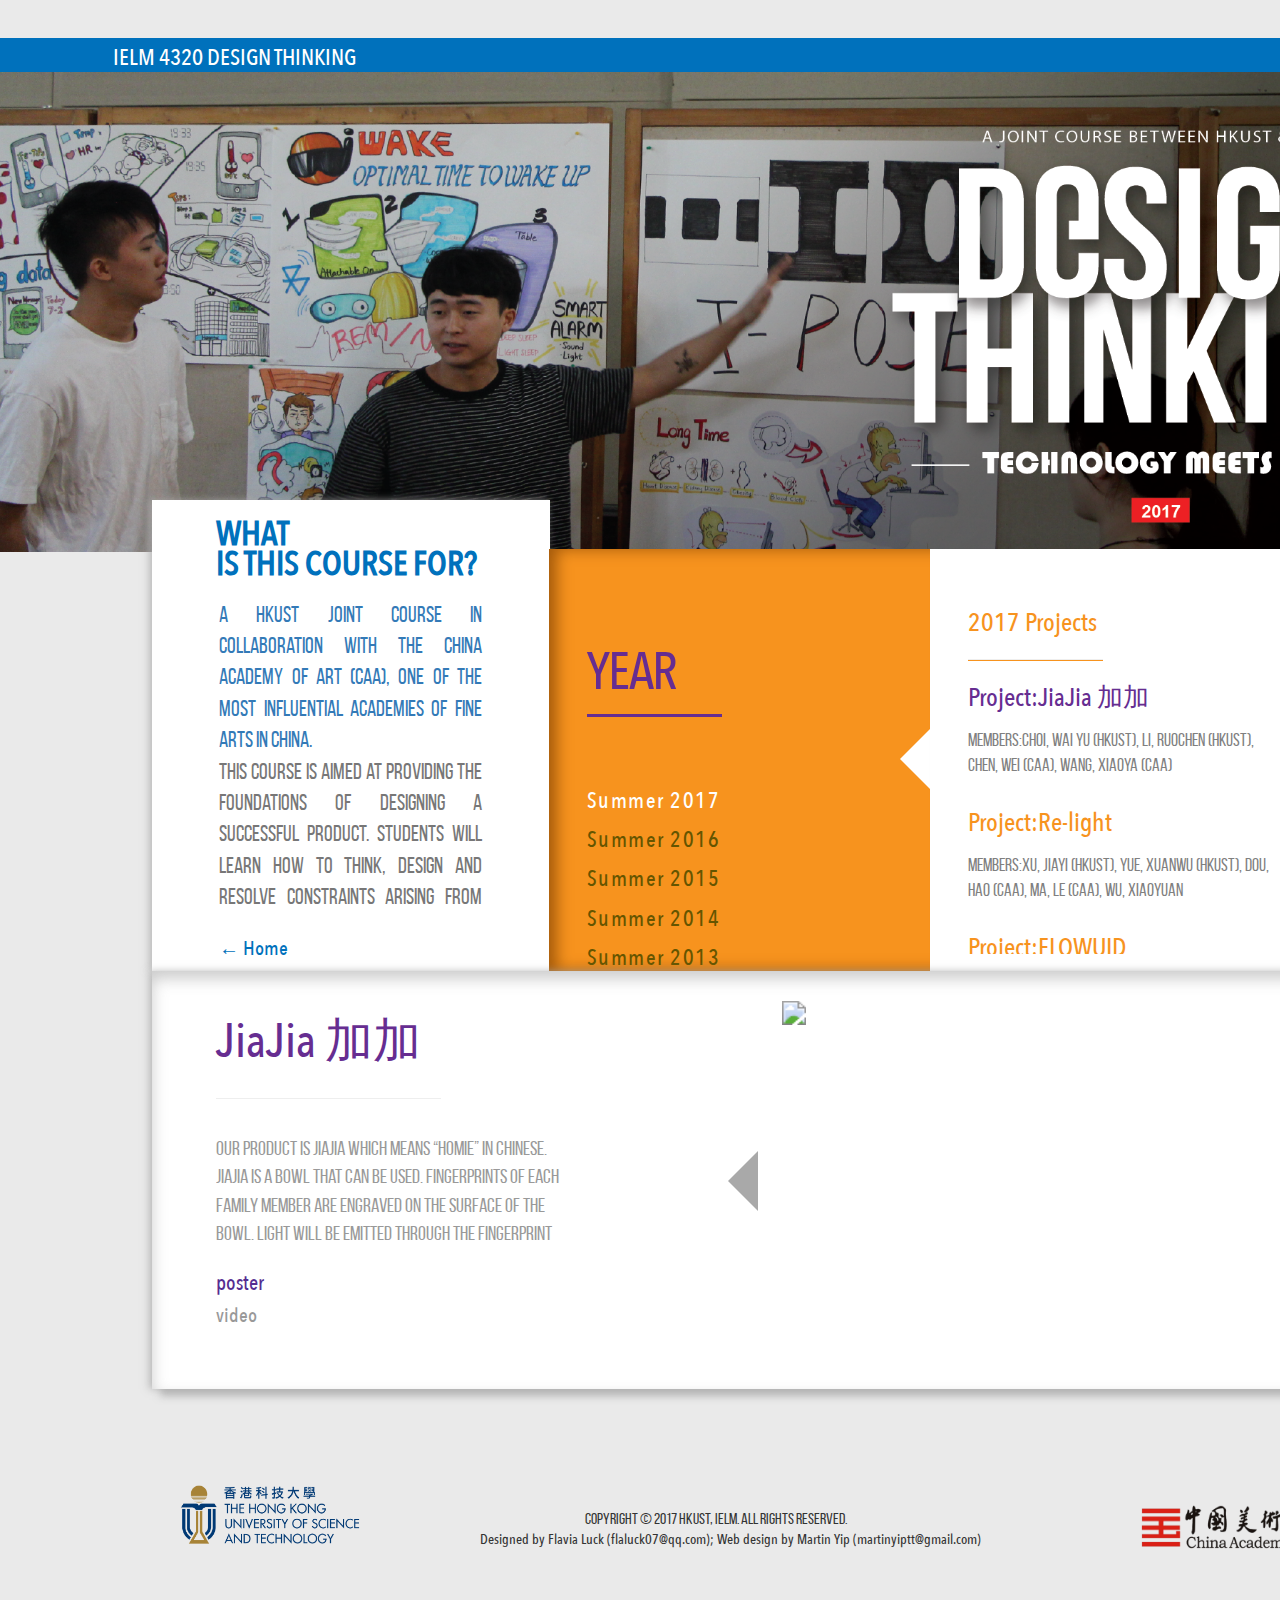
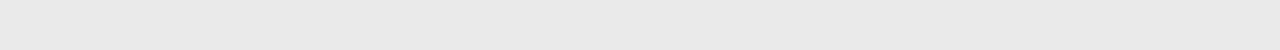
==== page2.html @ 7a2c06db "Add files via upload" ====
<!--  Web built by - Martin Yip      -->
<!--           martinyiptt@gmail.com -->
<!--  Desinged by - Flavia Luck      -->
<!--           flaluck07@qq.com      -->
<!--  Date   - Nov1, 2017            -->
<!--  Version 1.1                    -->
<!--  Date   - Aug 28, 2017          -->
<!--  Version 1.0                    -->
<!DOCTYPE html>
<html lang="en" class="text-muted">
    <head>
        <meta charset="utf-8">
        <meta http-equiv="X-UA-Compatible" content="IE=edge">
        <meta name="viewport" content="width=device-width, initial-scale=1">
        <meta name="description" content="">
        <meta name="author" content="">
        <title>Blank Template for Bootstrap</title>
        <!-- Bootstrap core CSS -->
        <link href="bootstrap/css/bootstrap.css" rel="stylesheet">
        <!-- Custom styles for this template -->
        <link href="style.css" rel="stylesheet">
        <!-- HTML5 shim and Respond.js for IE8 support of HTML5 elements and media queries -->
        <!--[if lt IE 9]>
      <script src="https://oss.maxcdn.com/html5shiv/3.7.2/html5shiv.min.js"></script>
      <script src="https://oss.maxcdn.com/respond/1.4.2/respond.min.js"></script>
    <![endif]-->
        <link rel="stylesheet" href="https://cdnjs.cloudflare.com/ajax/libs/font-awesome/4.6.3/css/font-awesome.min.css">
        <link rel="stylesheet" href="https://fonts.googleapis.com/icon?family=Material+Icons">
        <link rel="stylesheet" href="https://cdnjs.cloudflare.com/ajax/libs/materialize/0.97.5/css/materialize.min.css">
        <link rel="icon" type="image/png" href="pic/icon.png" />
        <title>IELM4320 Design Thinking</title>
        <script>
        document.title = "IELM4320 Design Thinking"
        </script>
    </head>
    <body>
        <div class="container" id="container-background">
            <p id="social-Link"><a href="index.html">IELM 4320 DESIGN THINKING</a> <i class="fa fa-facebook-square" id="icon-facebook"></i> <i class="fa fa-google-plus" id="icon-google-plus"></i> <i class="fa fa-twitter" id="icon-twitter"></i></p>
            <img src="pic/banner2018.png" id="img-background1" width="100%" />
            <div class="container" id="container-info">
                <div class="container" id="container-info2">
                    <p id="p-info-detail"><div class="text-primary">
                            <div>A HKUST joint course in collaboration with the China Academy of Art (CAA), one of the most influential academies of fine arts in China.</div>
                        </div><div class="text-muted">
                            <div>This course is aimed at providing the foundations of designing a successful product. Students will learn how to think, design and resolve constraints arising from technical, aesthetic, human factors and business concerns through hands-on exercises, presentations and case studies. This course offers a student an opportunity to work in a multi-disciplinary team.</div>
                        </div></p>
                </div>
                <p id="header-info"><b>WHAT&nbsp;   <br>IS THIS COURSE FOR?</b></p>
                <a href="index.html" id="container-info-a2" style="color:#0071bc;">← Home</a>
            </div>
            <div class="container" id="container-gallery-year">
                <div class="triangle-white" id="triangle-white2"></div>
                <h5 id="h5-gallery-year">YEAR<hr id="hr-gallery-year" /></h5>
                <div class="container" id="div-gallery-year">
                    <h6 class="p-summer-201x" id="summer2017">Summer 2017<br></h6>
                    <h6 class="p-summer-201x" id="summer2016">Summer 2016<br></h6>
                    <h6 class="p-summer-201x" id="summer2015">Summer 2015<br></h6>
                    <h6 class="p-summer-201x" id="summer2014">Summer 2014<br></h6>
                    <h6 class="p-summer-201x" id="summer2013">Summer 2013<br></h6>
                </div>
            </div>
            <div class="container pg-empty-placeholder" id="container-arrow"></div>
            <div class="container" id="container-course-projects">
                <h5 id="project-year">2017 Projects</h5>
                <hr id="hr-course-projects-sub" />
                <div class="container" id="div-course-projects">
                    <h6 class="project-name" id="project0-name">Project:</h6>
                    <p class="project-member" id="project0-member">Members:&nbsp;</p>
                    <h6 class="project-name" id="project1-name">Project:&nbsp;</h6>
                    <p class="project-member" id="project1-member">Members:</p>
                    <h6 class="project-name" id="project2-name">Project:&nbsp;</h6>
                    <p class="project-member" id="project2-member">Members:</p>
                    <h6 class="project-name" id="project3-name">Project:&nbsp;</h6>
                    <p class="project-member" id="project3-member">Members:</p>
                    <h6 class="project-name" id="project4-name">Project:&nbsp;</h6>
                    <p class="project-member" id="project4-member">Members:</p>
                    <h6 class="project-name" id="project5-name">Project:&nbsp;</h6>
                    <p class="project-member" id="project5-member">Members:</p>
                    <h6 class="project-name" id="project6-name">Project:&nbsp;</h6>
                    <p class="project-member" id="project6-member">Members:</p>
                    <h6 class="project-name" id="project7-name">Project:&nbsp;</h6>
                    <p class="project-member" id="project7-member">Members:</p>
                    <h6 class="project-name" id="project8-name">Project:&nbsp;</h6>
                    <p class="project-member" id="project8-member">Members:</p>
                    <h6 class="project-name" id="project9-name">Project:&nbsp;</h6>
                    <p class="project-member" id="project9-member">Members:</p>
                </div>
            </div>
            <div class="container bg-success" id="container-project-detail">
                <h5 id="project-detail-name">FLOWUID</h5>
                <hr id="hr-project-detail" />
                <p id="project-detail-text"><mark-mistyrose>THIS DEVICE AIMS TO HELP OFFICE WORKERS IN THEIR DAILY ROUTINE WHILE&nbsp;
                        <br>
                    </mark-mistyrose></p>
                <a href="poster/2017/F.pdf" id="a-poster-href" target="_blank"><p id="p-poster-href">poster</p></a>
                <p id="project-video-link">video</p>
                <img src="pic/2017/F.JPG" width="200" id="project-detail-img" />
                <div class="triangle-gray" id="triangle-gray1"></div>
                <div class="triangle-gray" id="triangle-gray2"></div>
            </div>
            <div class="container" id="container-project-video">
                <p id="projects-link">projects →</p>
                <h5 id="video-year">Summer 2017</h5>
                <hr id="hr-project-video">
                <h4 id="project-video-name">FLOWUID</h4>
                <p id="project-video-members">Members: QAIO LIN, LIMIN, DEREK, RON</p>
                <i class="fa fa-close fa-2x" id="close-button"></i>
                <iframe id="iframe-project-video" src="https://www.youtube.com/embed/_USYhBOglNQ" frameborder="0" allowfullscreen=""></iframe>
            </div>
            <img src="pic/HKUST_Logo.png" id="img-ust-logo" />
            <img src="pic/China_Academy_of_Art_logo.png" id="img-caa-logo" />
            <p id="p-copy-right">Copyright © 2017 HKUST, IELM. All RIGHTS RESERVED.</p>
            <p id="p-designers">Designed by Flavia Luck (flaluck07@qq.com);  Web design by Martin Yip (martinyiptt@gmail.com)</p>
        </div>
        <!-- Bootstrap core JavaScript
    ================================================== -->
        <!-- Placed at the end of the document so the pages load faster -->
        <script src="assets/js/jquery.min.js"></script>
        <script src="bootstrap/js/bootstrap.min.js"></script>
        <!-- IE10 viewport hack for Surface/desktop Windows 8 bug -->
        <script src="assets/js/ie10-viewport-bug-workaround.js"></script>
        <script type="text/javascript" src="https://cdnjs.cloudflare.com/ajax/libs/materialize/0.97.5/js/materialize.min.js"></script>
        <script src="main.js"></script>
    </body>
</html>
---- style.css ----
/*  Web built by - Martin Yip      */
/*           martinyiptt@gmail.com */
/*  Desinged by - Flavia Luck      */
/*           flaluck07@qq.com      */
/*  Date   - April 4, 2018         */
/*  Version 1.3                    */
/*  Date   - Aug 28, 2017          */
/*  Version 1.0                    */
body {
   margin: 0 auto;
   background-color: #ffffff;
   zoom:150%;
   
}

@font-face {
	font-family: "Avenir Next Condensed";
	src: url('fonts/AvenirNextCondensed-Medium.ttf');
}

@font-face {
	font-family: "Bebas Neue";
	src: url('fonts/bebas-neue-regular.ttf');
	font-weight: normal;
}

@font-face {
	font-family: "Bebas Neue";
	src: url('fonts/bebas-neue-bold.ttf');
	font-weight: bold;
}



.triangle-white {
  
  border-top-width: 20px;
  border-top-style: solid;
  border-top-color: transparent;

  border-bottom-width: 20px;
  border-bottom-style: solid;
  border-bottom-color: transparent;
  
  border-right-width: 20px;  
  border-right-style: solid;
  border-right-color: white;width: 20px;height: 20px;margin-top: 20px;position: absolute;top: 30px;
}

#triangle-white1{
  right: 10px;
  top: 100px
}
#triangle-white2 {
  right: 22px;
  top: 100px
}
.triangle-gray {
  
  border-top-width: 20px;
  border-top-style: solid;
  border-top-color: transparent;

  border-bottom-width: 20px;
  border-bottom-style: solid;
  border-bottom-color: transparent;
  
  border-right-width: 20px;  
  border-right-style: solid;
  border-right-color: #A9A9A9;width: 20px;height: 20px;margin-top: 20px;position: absolute;top: 30px;
}

#triangle-gray1{
  left: 384px;
  top: 100px
}
#triangle-gray2{
  left: 760px;
  top: 100px;
  transform: scaleX(-1)
}
#container-background{
  height: 100%;
  min-height: 1100px;
  max-height: 100%;
  margin: 0 auto;
  position: relative;
  width: 980px;
  margin-top: 0px;
  background-color: #eaeaea;
  box-shadow: 0px 6px 20px 0 rgba(0, 0, 0, 0.30);
}
#container-background a{
  color: white;
  font-family: "Avenir Next Condensed";
  font-weight: 500;
  padding-top: 5px;
}
#social-Link {
  background: #0071bc;
	height: 23px;
	color: white;
	padding-left: 75px;
	font-style: normal;
	font-size: 15px;
	line-height: 1px;
	padding-top: 5px;
	margin: 25px 0px 0px;
	left: 0px;
	right: 0px;
	position: absolute;
	width: 100%
}
#social-Link a {
  position: absolute;
  padding-top: 8px;
}
#img-background1{
  position: absolute;
left: 0px;
right: 0px;
top: 48px;
height: 320px
}
#icon-twitter{
position: absolute;
right: 75px
}
#icon-facebook{
  right: 50px;
position: absolute
}
#icon-google-plus{
  position: absolute;
right: 18px
}
#container-info{
  background-color: #ffffff;
width: 265.4px;
height: 314px;
position: absolute;
left: 101px;
top: 333px;
margin-top: 0px;
margin-left: 0px;
box-shadow: -2px 0px 5px rgba(170, 170, 170, 0.75)
}
#container-info a{
  color: #999999;
}
#container-info-a {
  top: 285px;
  left: 175px;
  position: absolute;
  font-size: 10pt;
  font-family: "Avenir Next Condensed";
  font-weight: 400;
  color: #888800;
}
#container-info-a2 {
  top: 285px;
  left: 45px;
  position: absolute;
  font-size: 10pt;
  font-family: "Avenir Next Condensed";
  font-weight: 400;
  color: #0071bc;
}
#container-info2{
  top: 66px;
  position: absolute;
  width: 205px;
  height: 206px;
  left: 28px;
  right: 28px;
  text-align: justify;
  overflow: auto;
  font-family: 'Bebas Neue', sans-serif;
  font-weight: normal;
  font-size: 11pt;
 
}
#header-info{
  position: absolute;
  color: #0071BC;
  width: 209px;
  height: 41pt;
  border-left-style: none;
  font-family: "Avenir Next Condensed";
  font-weight: bold;
  font-size: 17pt;
  top: 13px;
  margin-left: 28px;
  margin-right: 40px;
  line-height: 20px;
}
#p-info-detail{
  overflow: auto;
  left: 0px;
  position: absolute;
}
.p-summer-201x{
  font-family: "Avenir Next Condensed";
  font-weight: 500;
  font-size: 11pt;
  cursor:pointer;
  letter-spacing: 1px;
  color: #B3B3B3;
}
.hr-summer-201x{
  margin-top: 10px;
  margin-bottom: 10px;
  width: 102px;
  margin-left: 0px
}

#container-video-detail{
  width: 264px;
  height: 278px;
  left: 366px;
  top: 647px;
  position: absolute;
  background-color: #FFFFFF; 
  box-shadow: 0px 5px 5px rgba(170, 170, 170, 0.75)
}
#container-video-detail h6{
  top: 25px;
  left: 25px;
  position: absolute;
  font-family: "Avenir Next Condensed";
  font-weight: bold;
  font-size: 15pt;
  color: #999999;
}
#container-video-detail h4{
  top: 50px;
  left: 25px;
  font-family: "Avenir Next Condensed";
  font-weight: 500;
  position: absolute;
  width: 160px;
  font-size: 30pt;
  line-height: 35px;
  color: #337ab7;
}
#container-video-detail hr{
 top: 170px;
 position: absolute;
 width: 100px;
 left: 25px;
 height: 2px;
 border-color: #999999;

}
#container-video-detail p{
 top: 205px;
 left: 25px;
 margin-right: 80px;
 position: absolute;
 font-family: "Avenir Next Condensed";
 font-weight: 300;
 font-size: 8pt;
}

#hr-gallery{
	border-color: #662d91;
	margin-top: 20px;
	width: 90px;
	margin-left: 0px;
	background-color: #662d91;
	height: 1px;
	border-style: solid;
	}
#p-gallery{
  position: absolute;
  top: 180px;
  margin-right: 60px;
  font-family: 'Bebas Neue', sans-serif;
  font-weight: 500;
  color: #662d91;
  font-size: 9pt;
  left: 20px;
  line-height: 15px;
  letter-spacing: 1px;
  width: 160px;


}
#container-youtube{
  width: 265px;
  height: 278px;
  top: 647px;
  left: 101px;
  position: absolute;
  box-shadow: -2px 5px 5px rgba(170, 170, 170, 0.75)
}
#container-youtube iframe{
  position: absolute;
  width: 265px;
  height: 278px;
  top: 0px;
  left: 0px;
}
#container-courses{
  position: absolute; 
  width: 264px;
  height: 279px;
  left: 366px;
  top: 368px;
  box-shadow: inset 5px -5px 10px rgba(16, 38, 60, 0.5);
  background-color: #007dd1;
}
#header-course{
  position: absolute;
  width: 106px;
  height: 25px;
  left: 23px;
  top: 11px;
  font-size: 20pt;
  font-family: "Avenir Next Condensed";
  font-weight: bold;
  letter-spacing: 1px;
}
#container-course-year{
  position: absolute;
  width: 200px;
  height: 200px;
  top: 70px;
  left: 25px;
  overflow: auto;
  padding-left: 0px
}
#container-register{
  position: absolute;
  width: 150px;
  height: 40px;
  left: 700px;
  top: 320px;
  cursor:pointer;
}
#container-course-detail{
  position: absolute;
  width: 276px;
  height: 279px;
  left: 620px;
  top: 368px;
  background-color: #FFFFFF;
  align-items: flex-start;
   box-shadow: 5px 5px 5px rgba(170, 170, 170, 0.75);
   font-family: "Avenir Next Condensed";
  
}
#h5-course-date{
  position: relative;
  margin-bottom: 10px;
  display: grid;
  top: 10px;
  font-size: 20pt;
  font-family: "Avenir Next Condensed";
  font-weight: bold;
  color: #007DD1;
}
#p-course-length{
  font-family: "Avenir Next Condensed";
  font-weight: 500;
  font-size: 11px;

 
}
#hr-course-detail{
  position: relative;
  height: 3px;
  width: 145px;
  margin-top: 30px;
  margin-left: 0px;
  margin-bottom: 0px;
  
}

#h5-course-description{
  position: relative;
  font-size: 11pt;
  position: absolute;
  margin-top: 5px;
  top: 75px;
  font-family: "Avenir Next Condensed";
  font-weight: 500;
  color: #007DD1;
}
#container-course-detail p{
  position: absolute;
  font-family: "Avenir Next Condensed";
  color: #4c4c4c;
  display: table;
}
#p-course-detail0{
  font-size: 8pt;
  top: 105px;
  font-weight: 500;
  
}
#p-course-detail1{
  font-size: 8pt;
  top: 105px;
  left: 110px;
  font-weight: 300;
}
#p-course-detail2{
  font-size: 8pt;
  top: 120px;
  margin-top: 5px;
  font-weight: 500;
}
#p-course-detail3{
  font-size: 8pt;
  top: 120px;
  left: 110px;
  margin-top: 5px;
  font-weight: 300;
}
#p-course-detail4{
  font-size: 8pt;
  top: 135px;
  margin-top: 10px;
  font-weight: 500;
}
#p-course-detail5{
  font-size: 8pt;
  top: 135px;
  left: 110px;
  margin-top: 10px;
  font-weight: 300;
}
#p-course-detail6{
  font-size: 8pt;
  top: 150px;
  margin-top: 13px;
  font-weight: 500;
}
#p-course-detail7{
  font-size: 8pt;
  top: 150px;
  left: 110px;
  margin-top: 13px;
  font-weight: 300;
}
#p-course-detail8{
  font-size: 8pt;
  top: 165px;
  margin-top: 14px;
  font-weight: 500;
}
#p-course-detail9{
  font-size: 8pt;
  top: 165px;
  left: 110px;
  margin-top: 14px;
  font-weight: 300;
}
#p-course-detail10{
  font-size: 8pt;
  top: 165px;
  left: 110px;
  margin-top: 26px;
  font-weight: 300;
}
#p-course-detail11{
  font-size: 8pt;
  top: 190px;
  margin-top: 16px;
  font-weight: 500;
}
#p-course-detail12{
  font-size: 8pt;
  top: 190px;
  margin-top: 17px;
  left: 110px;
  font-weight: 300;
}
#p-course-detail12-I{
  font-size: 8pt;
  top: 190px;
  margin-top: 13px;
  left: 110px;
  font-weight: 300;
}
#p-course-detail13{
  font-size: 8pt;
  top: 215px;
  margin-top: 10px;
  font-weight: 500;
}
#p-course-detail14{
  font-size: 8pt;
  top: 215px;
  margin-top: 10px;
  left: 110px;
  font-weight: 300;
}
#p-course-detail14-I{
  font-size: 8pt;
  top: 205px;
  margin-top: 10px;
  left: 110px;
  font-weight: 300;
}
#p-course-detail15{
  font-size: 6.5pt;
  top: 217px;
  margin-top: 23px;
  left: 110px;
  font-weight: bold;
}
#p-course-detail15-I{
  font-size: 8pt;
  top: 205px;
  margin-top: 23px;
  left: 110px;
  font-weight: 300;
}
#p-course-detail15-II{
  font-size: 8pt;
  top: 218px;
  margin-top: 23px;
  left: 110px;
  font-weight: 300;
}
#p-course-detail16{
  font-size: 8pt;
  top: 234px;
  margin-top: 23px;
  font-weight: 500;
}
#p-course-detail17{
  font-size: 8pt;
  top: 234px;
  margin-top: 23px;
  left: 110px;
  font-weight: 300;
}
#container-project-detail{
width: 795px;
height: 279px;
left: 101px;
top: 647px;
position: absolute;
background: white;
box-shadow: inset 0px 5px 10px rgba(136, 136, 136, 0.44), 5px 5px 5px rgba(170, 170, 170, 0.75), -2px 0px 5px rgba(170, 170, 170, 0.75);
}#container-project-video{  
  width: 816px;
  height: 600px;
  top: 330px;
  left: 95px;
  position: absolute;
  background-color: rgba(255, 255, 255, 0.92);
  visibility: hidden;
}
#container-gallery{
  width: 276px;
  height: 279px;
  left: 620px;
  top: 647px;
  position: absolute;
  background-color: #F7931E;
  box-shadow: 5px 5px 5px rgba(170, 170, 170, 0.75), inset 5px 5px 10px rgba(117, 59, 0, 0.65);
 
}

#container-gallery h5{
  left: 20px;
  top: 50px;
  position: absolute;
  font-family: "Avenir Next Condensed";
  font-weight: 500;
  font-size: 32pt;
  color: #662d91;
  line-height: 45px;
  letter-spacing: -1px;
}
#div-gallery0{
  margin-top: 10px;
  letter-spacing: 0px;
  font-size: 32pt;
}

#img-ust-logo{
  width: 120px;
  height: 40px;
  left: 120px;
  top: 990px;
  position: absolute;
}
#img-caa-logo{
  width: 140px;
  height: 37px;
  left: 755px;
  top: 1000px;
  position: absolute;
}
#p-copy-right{
  width: 300px;
  height: 15px;
  left: 390px;
  top: 1005px;
  position: absolute;
  font-family: 'Bebas Neue', sans-serif;
  font-weight: 400;
  font-size: 8pt;
}
#p-designers{
  width: 500px;
  height: 15px;
  left: 320px;
  top: 1020px;
  position: absolute;
  font-family: 'Avenir Next Condensed';
  font-weight: 400;
  font-size: 7pt;


}

#container-gallery-year{
  width: 276px;
  height: 281px;
  left: 366px;
  top: 366px;
  position: absolute;
  background-color: #F7931E;
  box-shadow: inset 5px 0px 10px rgba(117, 59, 0, 0.65);
}
#h6-gallery-year{
   font-size: 16pt;
  font-family: "Avenir Next Condensed";
  font-weight: bold;
  left: 25px;
  top: 25px;
  position: absolute;
  color: #988832;
  opacity: 0.8;
}
#h5-gallery-year{
  left: 25px;
  top: 50px;
  position: absolute;
  font-family: "Avenir Next Condensed";
  font-weight: 500;
  font-size: 26pt;
  color: #662d91;
  line-height: 45px;
  letter-spacing: -1px;
}
#div-allery-year0{
  margin-top: -15px;
}
#hr-allery-year0{
  margin-top: 5px;
  width: 90px;
  margin-left: 0px;
  color: #662d91;
  background-color: #662d91;
  height: 1px;
  border-style: solid
}
#container-gallery-year1{
  top: 150px;
  position: absolute;
  left: 25px;
  overflow: auto;
  font-family: "Avenir Next Condensed";
  font-weight: 500;
  color: #655500;
  font-size: 17pt;
  padding-left: 0px;
}
#hr-gallery-year{
  border-color: #662d91;
  margin-top: 5px;
  width: 90px;
  margin-left: 0px;
  color: #662d91;
  background-color: #662d91;
  height: 1px;
  border-style: solid;
}
#div-gallery-year{
  top: 150px;
  position: absolute;
  left: 25px;
  overflow: auto;
  font-family: "Avenir Next Condensed";
  font-weight: 500;
  color: #655500;
  font-size: 17pt;
  padding-left: 0px;
}
#container-course-projects{
  width: 276px;
  height: 281px;
  left: 620px;
  top: 366px;
  position: absolute;
  background-color: #FFFFFF;
  align-items: flex-start; 
  box-shadow: 5px 5px 5px rgba(170, 170, 170, 0.75);
}
#container-course-projects h5{
  font-family: "Avenir Next Condensed";
  font-weight: 500;
  font-size: 13pt;
  color: #f7931e;
  top: 30px;
  position: absolute;
  left: 25px;
}
#hr-course-projects-sub{
  width: 90px;
  margin-left: 0px;
  color: #f7931e;
  background-color: #f7931e;
  height: 1px;
  border-style: solid;
  top: 53px;
  position: absolute;
  left: 25px;
}
#div-course-projects{
  top: 80px;
  position: absolute;
  left: 25px;
  overflow: auto;
   font-family: "Avenir Next Condensed";
  font-weight: 500;
  color: #f7931e;
  font-size: 13pt;
  padding-left: 0px;
  width: 220px;
  height: 190px;
}
.project-name{
  font-size: 13pt;
  cursor:pointer;
}
.project-member{
  color: #808080;
  font-family: 'Bebas Neue', sans-serif;
  font-weight: 400;
  font-size: 9pt;
  margin-top: 5pt;
  margin-bottom: 15pt;
  overflow: auto;
}
#project-detail-name{
  font-family: "Avenir Next Condensed";
  font-weight: 500;
  font-size: 24pt;
  width: 300px;
  color: #662d91;
  margin-top: 30px;
  margin-left: 28px; 
}
#hr-project-detail{
  width: 150px;
  margin-left: 28px;
  height: 3px;
}
#project-detail-text{
  width: 230px;
  margin-left: 28px;
  font-family: 'Bebas Neue', sans-serif;
  font-weight: 400;
  font-size: 10pt;
  color: #999999;
  overflow: auto;
  height: 80px;
}
#p-poster-href{
  width: 50px;
  margin-bottom: 2px;
  margin-left: 28px;
  margin-top: 10px;
  color: #552d91;
  font-family: "Avenir Next Condensed";
  font-weight: 500;
}
#project-video-link{
  margin-left: 28px;
  width: 50px; 
  color: #999999;
  cursor:pointer;
  font-family: "Avenir Next Condensed";
  font-weight: 500;
  font-size: 10pt;

}
#project-detail-img{
  left: 420px;
  position: absolute;
  top: 20px;
  width: 325px;
}
#projects-link{
  top: 150px;
  position: absolute;
  right: 50px; 
  font-family: "Avenir Next Condensed";
  font-weight: 500;
  font-size: 11pt;
  color: #662d91;
  cursor:pointer;
}
#video-year{
  width: 250px;
  top: 30px;
  left: 50px;
  position: absolute;
  color: #f7931e;
  font-family: 'Bebas Neue', sans-serif;
  font-weight: 400;
  font-size: 16pt;
}
#hr-project-video{
  top: 50px;
  left: 50px;
  position: absolute;
  width: 200px;
  height: 1px;
  background-color: #f7931e;
}
#project-video-name{
  top: 70px;
  position: absolute;
  left: 50px;
  color: #662d91;
  font-family: 'Bebas Neue', sans-serif;
  font-weight: 400;
  font-size: 24pt;
}
#project-video-members{
  width: 300px;
  top: 130px;
  position: absolute;
  font-family: 'Bebas Neue', sans-serif;
  font-weight: 400;
  color:#999999;
  left: 50px;
  font-size: 10pt;
}
#close-button{
  top: 10px;
  position: absolute;
  right: 20px; 
  cursor:pointer;
}
#iframe-project-video{
  left: 52px;
  top: 190px;
  position: absolute;
  width: 715px;
  height: 372px;
}
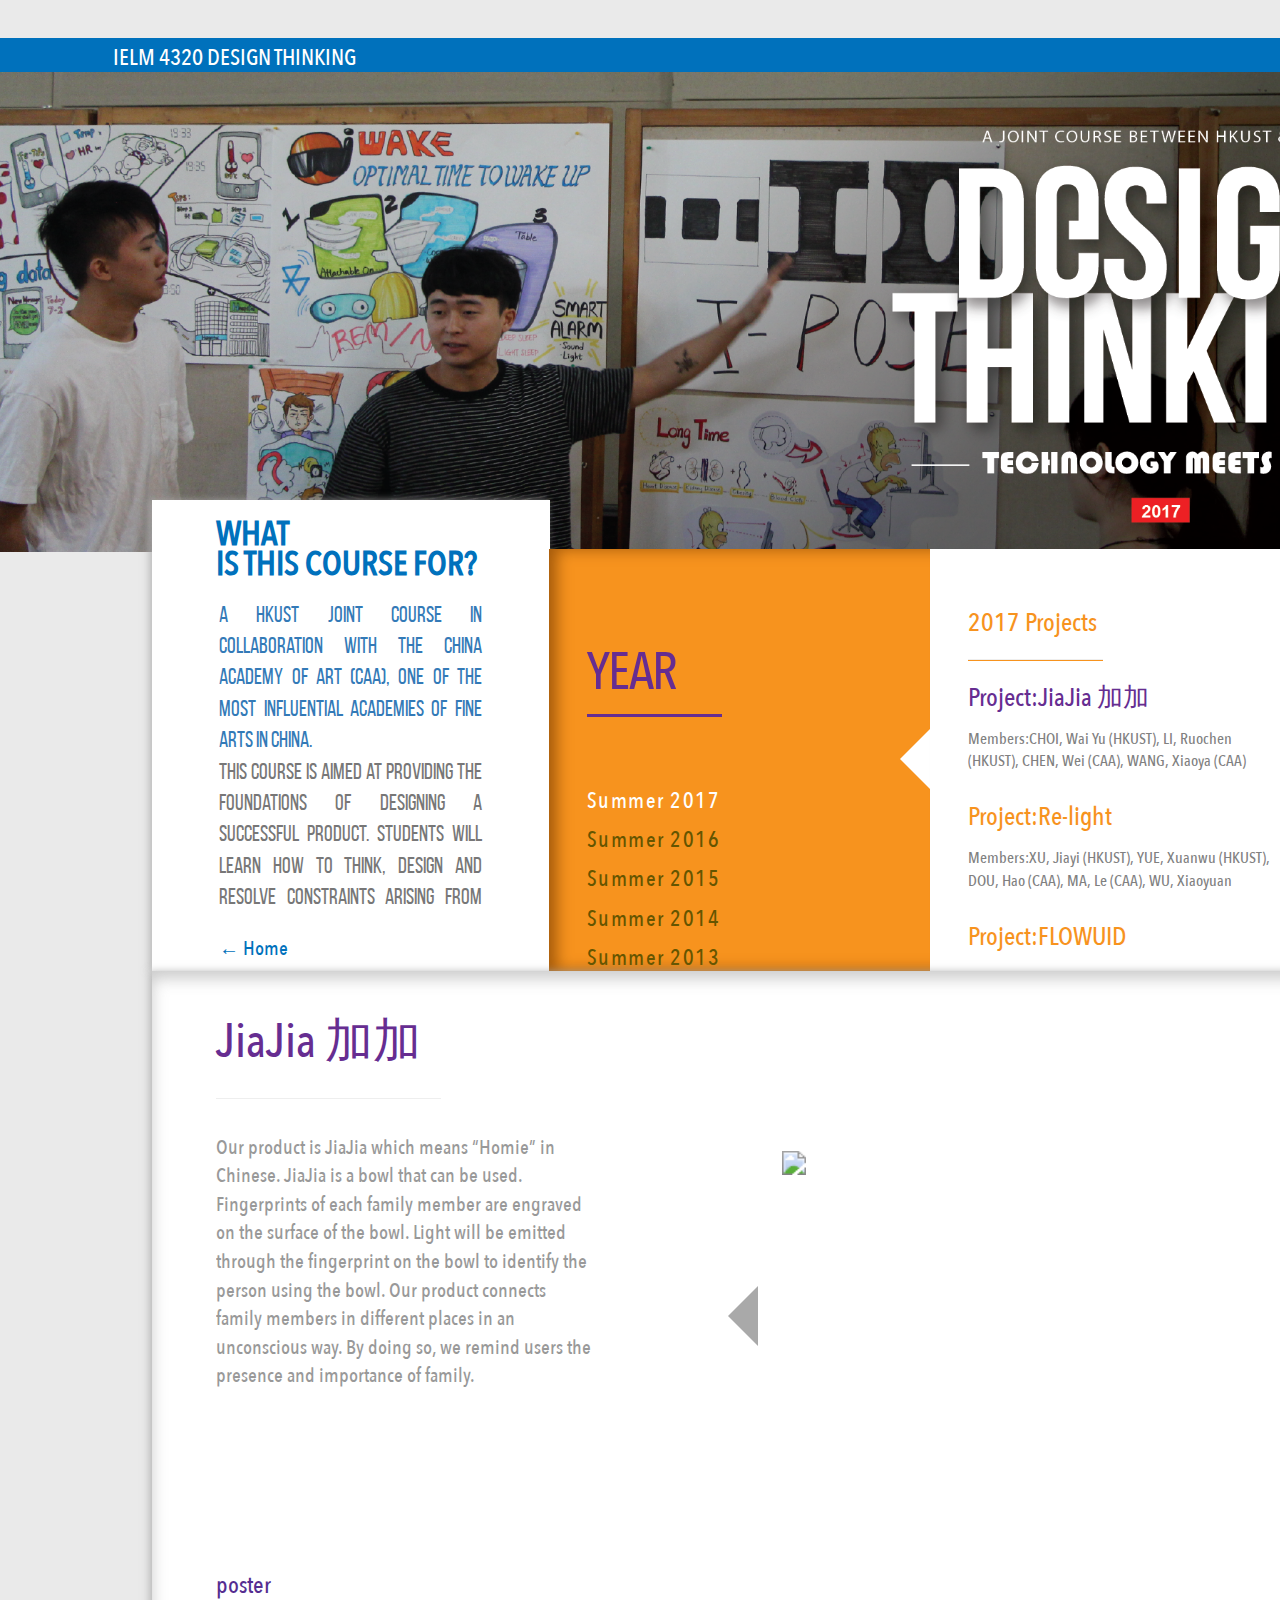
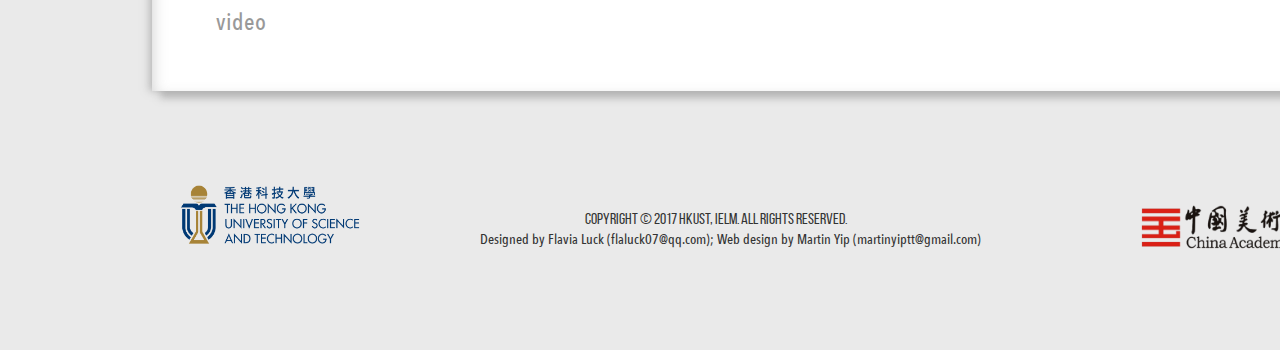
==== commit dc6dcaac: "Add files via upload" ====
--- a/page2.html
+++ b/page2.html
@@ -34,7 +34,7 @@
         </script>
     </head>
     <body>
-        <div class="container" id="container-background">
+        <div class="container" id="container-background-page2">
             <p id="social-Link"><a href="index.html">IELM 4320 DESIGN THINKING</a> <i class="fa fa-facebook-square" id="icon-facebook"></i> <i class="fa fa-google-plus" id="icon-google-plus"></i> <i class="fa fa-twitter" id="icon-twitter"></i></p>
             <img src="pic/banner2018.png" id="img-background1" width="100%" />
             <div class="container" id="container-info">
@@ -107,10 +107,10 @@
                 <i class="fa fa-close fa-2x" id="close-button"></i>
                 <iframe id="iframe-project-video" src="https://www.youtube.com/embed/_USYhBOglNQ" frameborder="0" allowfullscreen=""></iframe>
             </div>
-            <img src="pic/HKUST_Logo.png" id="img-ust-logo" />
-            <img src="pic/China_Academy_of_Art_logo.png" id="img-caa-logo" />
-            <p id="p-copy-right">Copyright © 2017 HKUST, IELM. All RIGHTS RESERVED.</p>
-            <p id="p-designers">Designed by Flavia Luck (flaluck07@qq.com);  Web design by Martin Yip (martinyiptt@gmail.com)</p>
+            <img src="pic/HKUST_Logo.png" id="img-ust-logo-page2" />
+            <img src="pic/China_Academy_of_Art_logo.png" id="img-caa-logo-page2" />
+            <p id="p-copy-right-page2">Copyright © 2017 HKUST, IELM. All RIGHTS RESERVED.</p>
+            <p id="p-designers-page2">Designed by Flavia Luck (flaluck07@qq.com);  Web design by Martin Yip (martinyiptt@gmail.com)</p>
         </div>
         <!-- Bootstrap core JavaScript
     ================================================== -->
--- a/style.css
+++ b/style.css
@@ -72,11 +72,11 @@
 
 #triangle-gray1{
   left: 384px;
-  top: 100px
+  top: 190px
 }
 #triangle-gray2{
   left: 760px;
-  top: 100px;
+  top: 190px;
   transform: scaleX(-1)
 }
 #container-background{
@@ -90,7 +90,24 @@
   background-color: #eaeaea;
   box-shadow: 0px 6px 20px 0 rgba(0, 0, 0, 0.30);
 }
+#container-background-page2{
+  height: 100%;
+  min-height: 1300px;
+  max-height: 100%;
+  margin: 0 auto;
+  position: relative;
+  width: 980px;
+  margin-top: 0px;
+  background-color: #eaeaea;
+  box-shadow: 0px 6px 20px 0 rgba(0, 0, 0, 0.30);
+}
 #container-background a{
+  color: white;
+  font-family: "Avenir Next Condensed";
+  font-weight: 500;
+  padding-top: 5px;
+}
+#container-background-page2 a{
   color: white;
   font-family: "Avenir Next Condensed";
   font-weight: 500;
@@ -175,7 +192,7 @@
   right: 28px;
   text-align: justify;
   overflow: auto;
-  font-family: 'Bebas Neue', sans-serif;
+  font-family: 'Bebas Neue';
   font-weight: normal;
   font-size: 11pt;
  
@@ -275,7 +292,7 @@
   position: absolute;
   top: 180px;
   margin-right: 60px;
-  font-family: 'Bebas Neue', sans-serif;
+  font-family: 'Bebas Neue';
   font-weight: 500;
   color: #662d91;
   font-size: 9pt;
@@ -505,11 +522,12 @@
   font-weight: 300;
 }
 #p-course-detail15{
-  font-size: 6.5pt;
+  font-size: 6pt;
   top: 217px;
   margin-top: 23px;
   left: 110px;
-  font-weight: bold;
+  font-weight: 300;
+  transform: scaleY(1.5);
 }
 #p-course-detail15-I{
   font-size: 8pt;
@@ -540,7 +558,7 @@
 }
 #container-project-detail{
 width: 795px;
-height: 279px;
+height: 480px;
 left: 101px;
 top: 647px;
 position: absolute;
@@ -549,7 +567,7 @@
 }#container-project-video{  
   width: 816px;
   height: 600px;
-  top: 330px;
+  top: 530px;
   left: 95px;
   position: absolute;
   background-color: rgba(255, 255, 255, 0.92);
@@ -590,6 +608,13 @@
   top: 990px;
   position: absolute;
 }
+#img-ust-logo-page2{
+  width: 120px;
+  height: 40px;
+  left: 120px;
+  top: 1190px;
+  position: absolute;
+}
 #img-caa-logo{
   width: 140px;
   height: 37px;
@@ -597,13 +622,30 @@
   top: 1000px;
   position: absolute;
 }
+#img-caa-logo-page2{
+  width: 140px;
+  height: 37px;
+  left: 755px;
+  top: 1200px;
+  position: absolute;
+}
 #p-copy-right{
   width: 300px;
   height: 15px;
   left: 390px;
   top: 1005px;
   position: absolute;
-  font-family: 'Bebas Neue', sans-serif;
+  font-family: 'Bebas Neue';
+  font-weight: 400;
+  font-size: 8pt;
+}
+#p-copy-right-page2{
+  width: 300px;
+  height: 15px;
+  left: 390px;
+  top: 1205px;
+  position: absolute;
+  font-family: 'Bebas Neue';
   font-weight: 400;
   font-size: 8pt;
 }
@@ -616,10 +658,17 @@
   font-family: 'Avenir Next Condensed';
   font-weight: 400;
   font-size: 7pt;
-
-
-}
-
+}
+#p-designers-page2{
+  width: 500px;
+  height: 15px;
+  left: 320px;
+  top: 1220px;
+  position: absolute;
+  font-family: 'Avenir Next Condensed';
+  font-weight: 400;
+  font-size: 7pt;
+}
 #container-gallery-year{
   width: 276px;
   height: 281px;
@@ -743,9 +792,9 @@
 }
 .project-member{
   color: #808080;
-  font-family: 'Bebas Neue', sans-serif;
-  font-weight: 400;
-  font-size: 9pt;
+  font-family: 'Avenir Next Condensed';
+  font-weight: 400;
+  font-size: 8pt;
   margin-top: 5pt;
   margin-bottom: 15pt;
   overflow: auto;
@@ -765,14 +814,15 @@
   height: 3px;
 }
 #project-detail-text{
-  width: 230px;
+  width: 250px;
   margin-left: 28px;
-  font-family: 'Bebas Neue', sans-serif;
+  font-family: 'Avenir Next Condensed';
   font-weight: 400;
   font-size: 10pt;
   color: #999999;
   overflow: auto;
-  height: 80px;
+  height: 280px;
+  text-transform: initial;
 }
 #p-poster-href{
   width: 50px;
@@ -780,6 +830,7 @@
   margin-left: 28px;
   margin-top: 10px;
   color: #552d91;
+  font-size: 12pt;
   font-family: "Avenir Next Condensed";
   font-weight: 500;
 }
@@ -790,13 +841,13 @@
   cursor:pointer;
   font-family: "Avenir Next Condensed";
   font-weight: 500;
-  font-size: 10pt;
+  font-size: 12pt;
 
 }
 #project-detail-img{
   left: 420px;
   position: absolute;
-  top: 20px;
+  top: 120px;
   width: 325px;
 }
 #projects-link{
@@ -815,7 +866,7 @@
   left: 50px;
   position: absolute;
   color: #f7931e;
-  font-family: 'Bebas Neue', sans-serif;
+  font-family: 'Bebas Neue';
   font-weight: 400;
   font-size: 16pt;
 }
@@ -832,7 +883,7 @@
   position: absolute;
   left: 50px;
   color: #662d91;
-  font-family: 'Bebas Neue', sans-serif;
+  font-family: 'Bebas Neue';
   font-weight: 400;
   font-size: 24pt;
 }
@@ -840,7 +891,7 @@
   width: 300px;
   top: 130px;
   position: absolute;
-  font-family: 'Bebas Neue', sans-serif;
+  font-family: 'Bebas Neue';
   font-weight: 400;
   color:#999999;
   left: 50px;
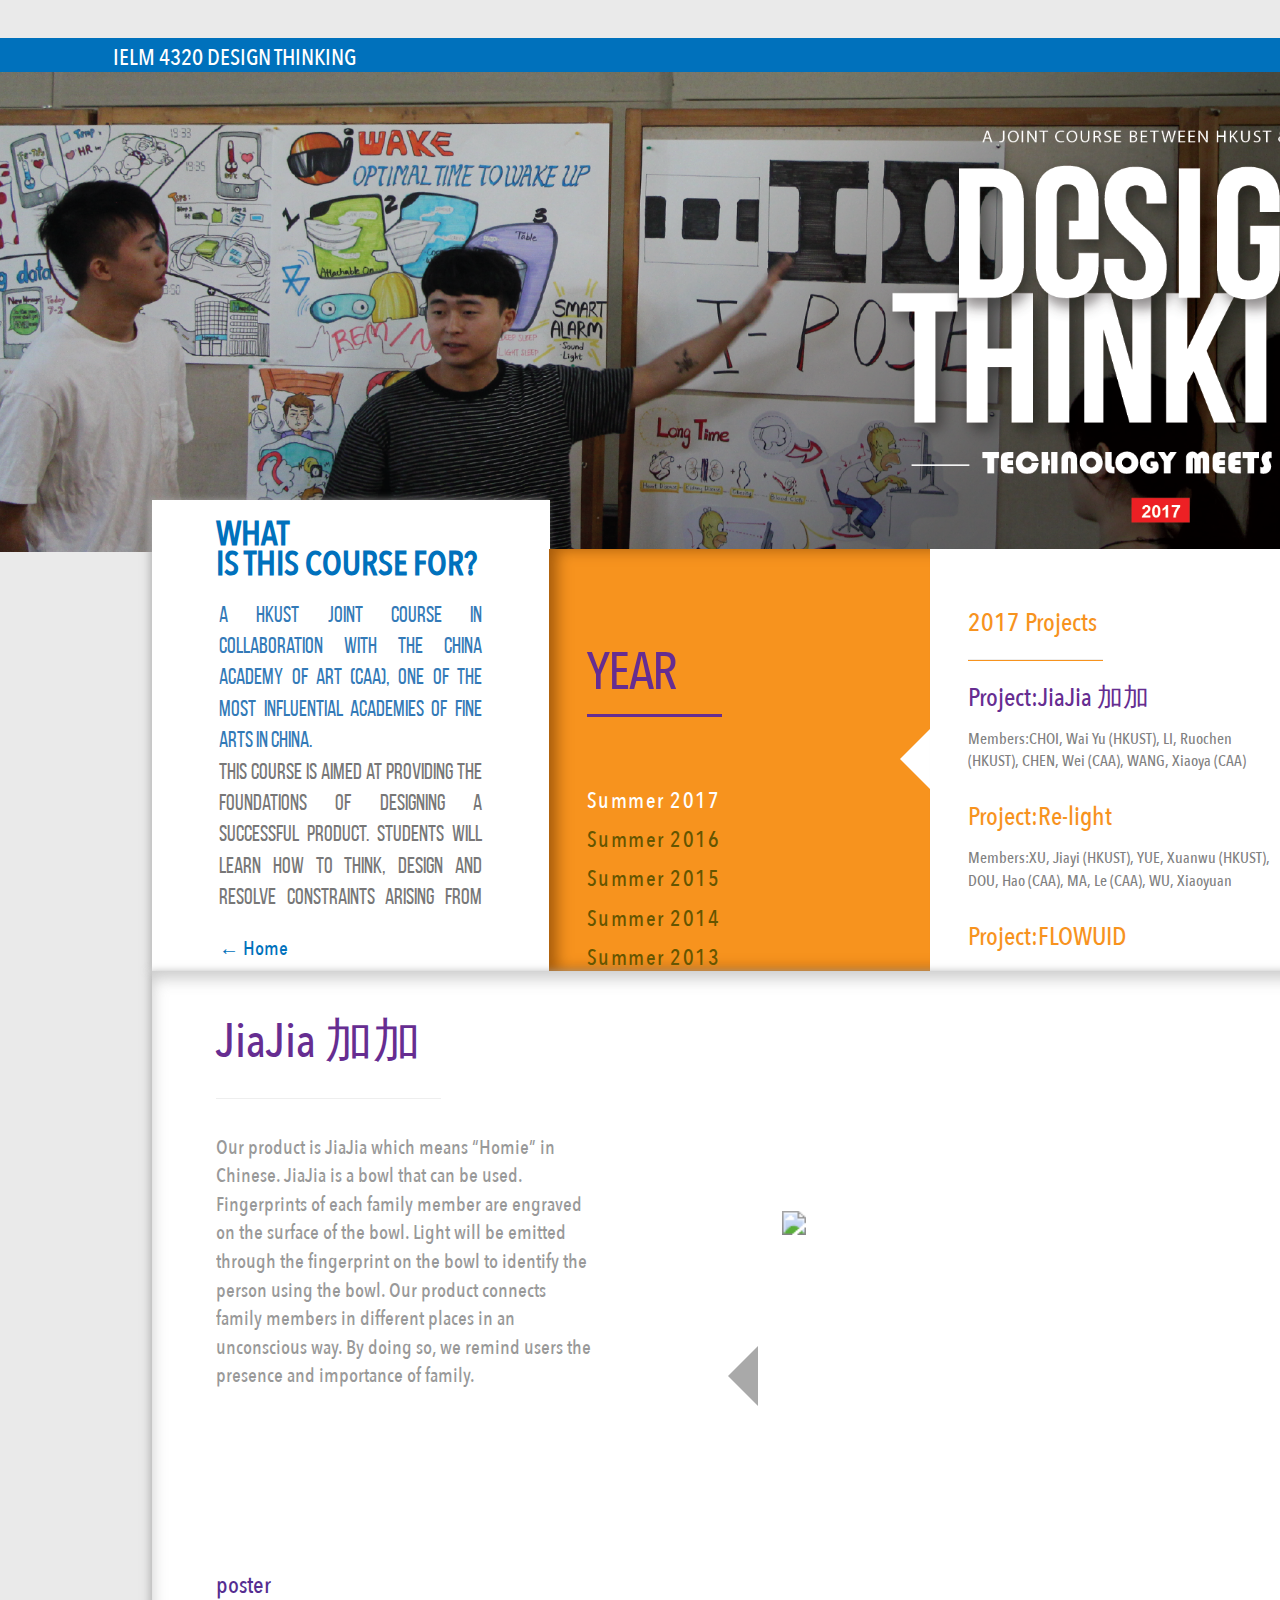
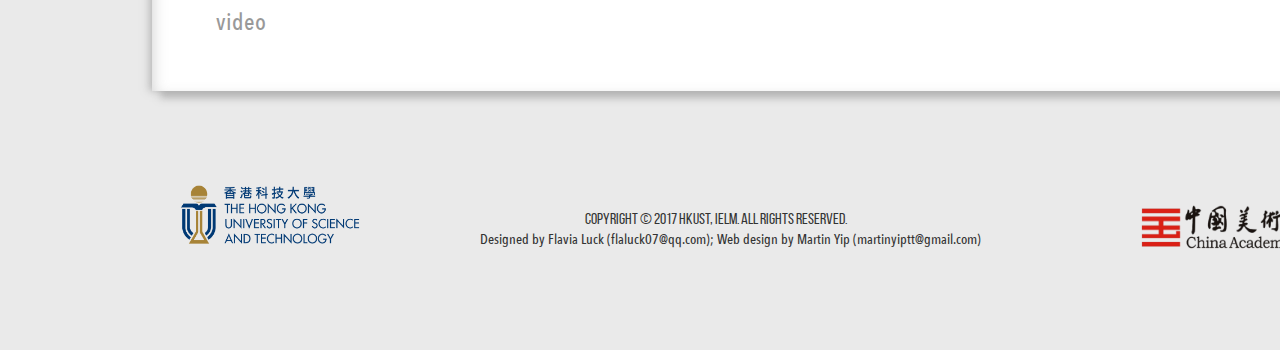
==== commit 12a0965d: "Add files via upload" ====
--- a/page2.html
+++ b/page2.html
@@ -94,12 +94,12 @@
                     </mark-mistyrose></p>
                 <a href="poster/2017/F.pdf" id="a-poster-href" target="_blank"><p id="p-poster-href">poster</p></a>
                 <p id="project-video-link">video</p>
-                <img src="pic/2017/F.JPG" width="200" id="project-detail-img" />
+                <img src="pic/2017/JJ.JPG" width="200" id="project-detail-img" />
+                <img src="" width="0" id="project-detail-img-temp" />
                 <div class="triangle-gray" id="triangle-gray1"></div>
                 <div class="triangle-gray" id="triangle-gray2"></div>
             </div>
             <div class="container" id="container-project-video">
-                <p id="projects-link">projects →</p>
                 <h5 id="video-year">Summer 2017</h5>
                 <hr id="hr-project-video">
                 <h4 id="project-video-name">FLOWUID</h4>
--- a/style.css
+++ b/style.css
@@ -30,8 +30,6 @@
 	font-weight: bold;
 }
 
-
-
 .triangle-white {
   
   border-top-width: 20px;
@@ -72,11 +70,11 @@
 
 #triangle-gray1{
   left: 384px;
-  top: 190px
+  top: 230px
 }
 #triangle-gray2{
   left: 760px;
-  top: 190px;
+  top: 230px;
   transform: scaleX(-1)
 }
 #container-background{
@@ -565,12 +563,12 @@
 background: white;
 box-shadow: inset 0px 5px 10px rgba(136, 136, 136, 0.44), 5px 5px 5px rgba(170, 170, 170, 0.75), -2px 0px 5px rgba(170, 170, 170, 0.75);
 }#container-project-video{  
-  width: 816px;
-  height: 600px;
-  top: 530px;
-  left: 95px;
-  position: absolute;
-  background-color: rgba(255, 255, 255, 0.92);
+  width: 375px;
+  height: 500px;
+  top: 625px;
+  left: 101px;
+  position: absolute;
+  background-color: rgba(255, 255, 255, 0.97);
   visibility: hidden;
 }
 #container-gallery{
@@ -847,8 +845,11 @@
 #project-detail-img{
   left: 420px;
   position: absolute;
-  top: 120px;
+  top: 160px;
   width: 325px;
+}
+#project-detail-img-temp{
+  visibility: hidden;
 }
 #projects-link{
   top: 150px;
@@ -862,7 +863,7 @@
 }
 #video-year{
   width: 250px;
-  top: 30px;
+  top: 5px;
   left: 50px;
   position: absolute;
   color: #f7931e;
@@ -871,7 +872,7 @@
   font-size: 16pt;
 }
 #hr-project-video{
-  top: 50px;
+  top: 30px;
   left: 50px;
   position: absolute;
   width: 200px;
@@ -879,19 +880,19 @@
   background-color: #f7931e;
 }
 #project-video-name{
-  top: 70px;
+  top: 50px;
   position: absolute;
   left: 50px;
   color: #662d91;
-  font-family: 'Bebas Neue';
+  font-family: 'Avenir Next Condensed';
   font-weight: 400;
   font-size: 24pt;
 }
 #project-video-members{
-  width: 300px;
-  top: 130px;
-  position: absolute;
-  font-family: 'Bebas Neue';
+  width: 230px;
+  top: 100px;
+  position: absolute;
+  font-family: 'Avenir Next Condensed';
   font-weight: 400;
   color:#999999;
   left: 50px;
@@ -904,9 +905,9 @@
   cursor:pointer;
 }
 #iframe-project-video{
-  left: 52px;
-  top: 190px;
-  position: absolute;
-  width: 715px;
-  height: 372px;
+  left: 50px;
+  top: 160px;
+  position: absolute;
+  width: 300px;
+  height: 280px;
 }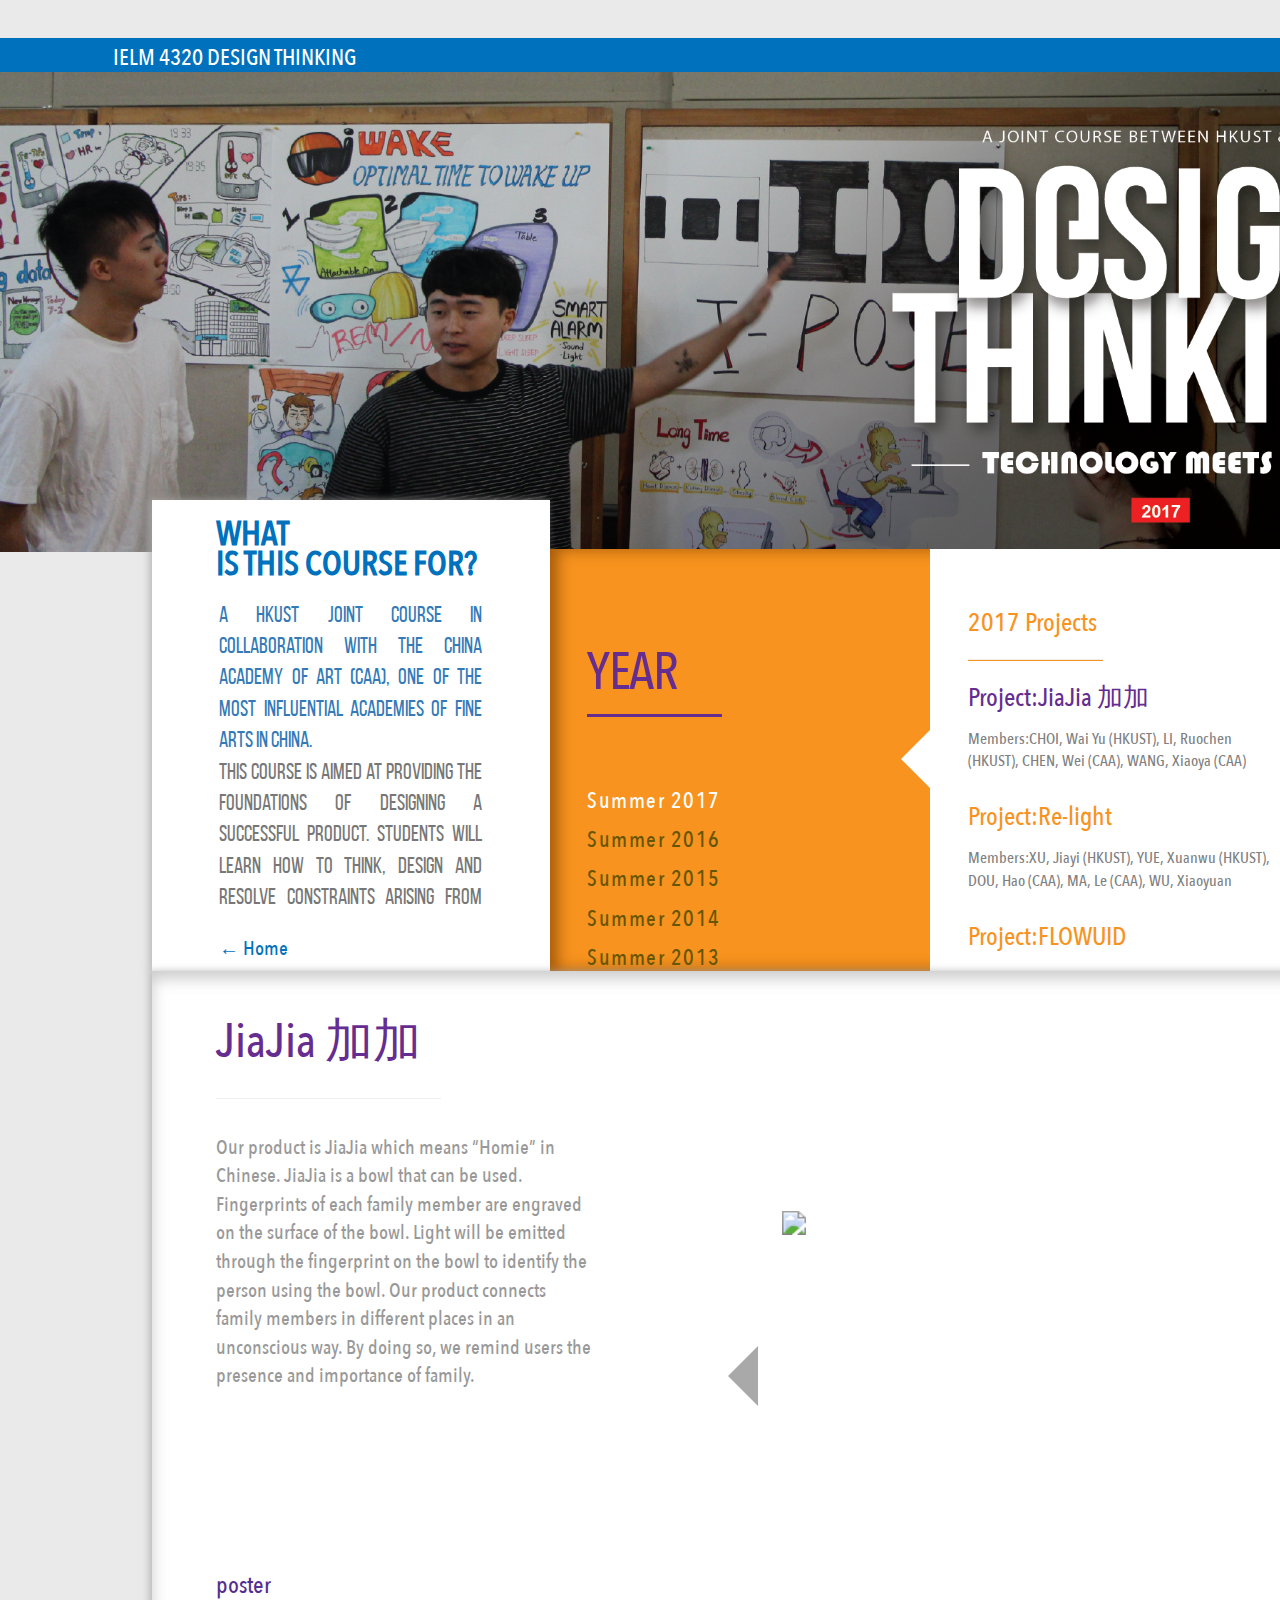
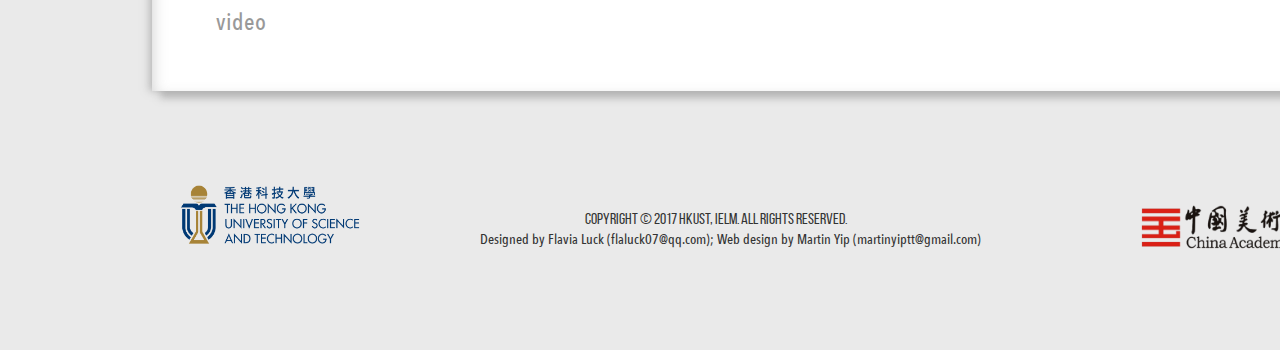
==== commit cfedb76b: "Fixed 2013 projects arrow" ====
--- a/page2.html
+++ b/page2.html
@@ -84,6 +84,8 @@
                     <p class="project-member" id="project8-member">Members:</p>
                     <h6 class="project-name" id="project9-name">Project:&nbsp;</h6>
                     <p class="project-member" id="project9-member">Members:</p>
+                    <h6 class="project-name" id="project10-name">Project:&nbsp;</h6>
+                    <p class="project-member" id="project10-member">Members:</p>
                 </div>
             </div>
             <div class="container bg-success" id="container-project-detail">
@@ -94,7 +96,7 @@
                     </mark-mistyrose></p>
                 <a href="poster/2017/F.pdf" id="a-poster-href" target="_blank"><p id="p-poster-href">poster</p></a>
                 <p id="project-video-link">video</p>
-                <img src="pic/2017/JJ.JPG" width="200" id="project-detail-img" />
+                <img src="pic/2017/JJ.jpg" width="200" id="project-detail-img" />
                 <img src="" width="0" id="project-detail-img-temp" />
                 <div class="triangle-gray" id="triangle-gray1"></div>
                 <div class="triangle-gray" id="triangle-gray2"></div>
--- a/style.css
+++ b/style.css
@@ -564,8 +564,8 @@
 box-shadow: inset 0px 5px 10px rgba(136, 136, 136, 0.44), 5px 5px 5px rgba(170, 170, 170, 0.75), -2px 0px 5px rgba(170, 170, 170, 0.75);
 }#container-project-video{  
   width: 375px;
-  height: 500px;
-  top: 625px;
+  height: 430px;
+  top: 675px;
   left: 101px;
   position: absolute;
   background-color: rgba(255, 255, 255, 0.97);
@@ -670,7 +670,7 @@
 #container-gallery-year{
   width: 276px;
   height: 281px;
-  left: 366px;
+  left: 366.5px;
   top: 366px;
   position: absolute;
   background-color: #F7931E;
@@ -847,6 +847,7 @@
   position: absolute;
   top: 160px;
   width: 325px;
+  object-fit: contain;
 }
 #project-detail-img-temp{
   visibility: hidden;
@@ -906,8 +907,8 @@
 }
 #iframe-project-video{
   left: 50px;
-  top: 160px;
+  top: 150px;
   position: absolute;
   width: 300px;
-  height: 280px;
+  height: 200px;
 }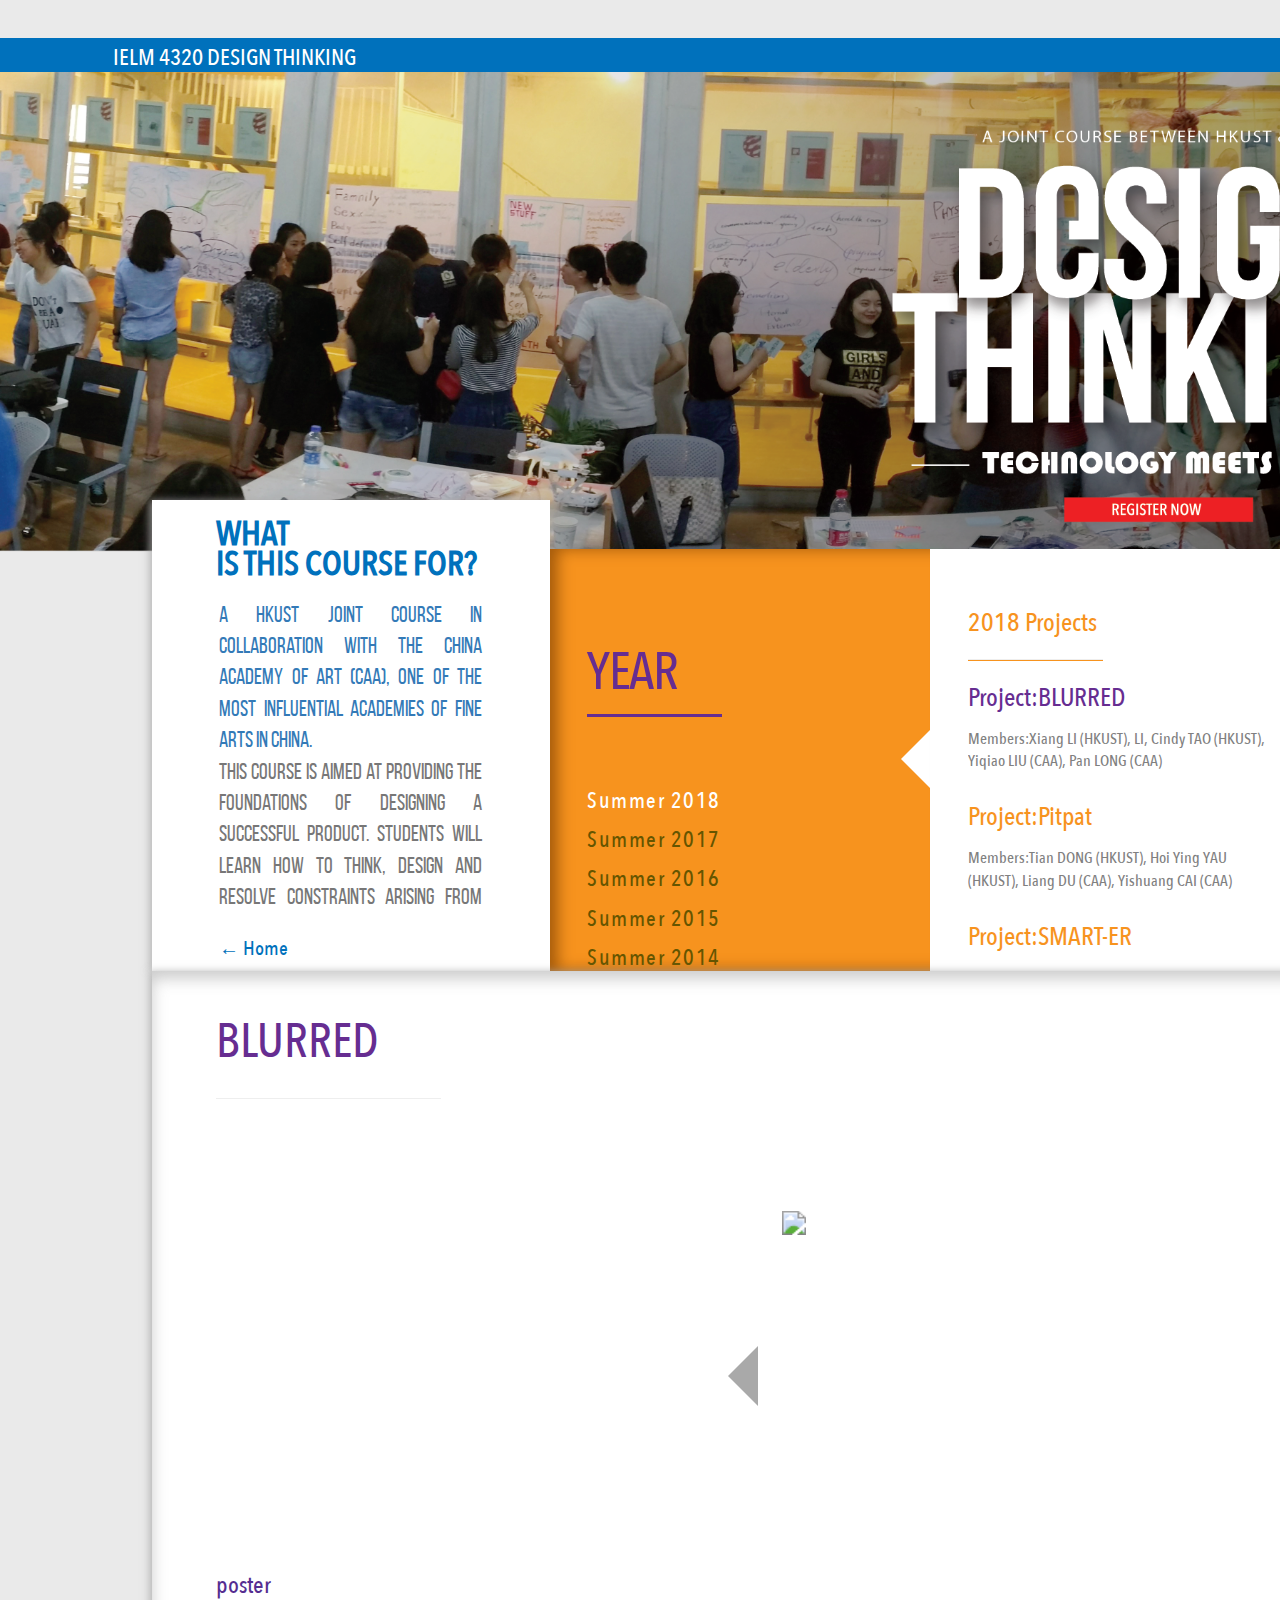
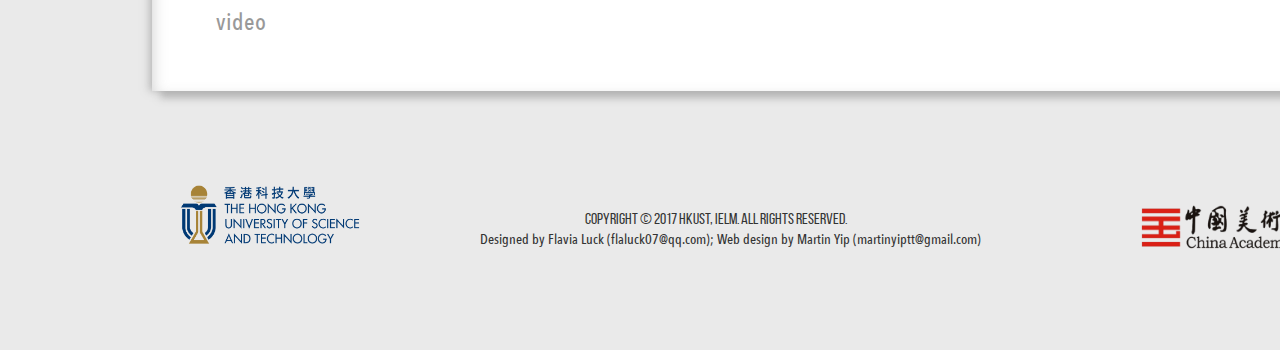
==== commit a61381e1: "Added 2018 projects" ====
--- a/page2.html
+++ b/page2.html
@@ -52,6 +52,7 @@
                 <div class="triangle-white" id="triangle-white2"></div>
                 <h5 id="h5-gallery-year">YEAR<hr id="hr-gallery-year" /></h5>
                 <div class="container" id="div-gallery-year">
+                	<h6 class="p-summer-201x" id="summer2018">Summer 2018<br></h6>
                     <h6 class="p-summer-201x" id="summer2017">Summer 2017<br></h6>
                     <h6 class="p-summer-201x" id="summer2016">Summer 2016<br></h6>
                     <h6 class="p-summer-201x" id="summer2015">Summer 2015<br></h6>
@@ -61,7 +62,7 @@
             </div>
             <div class="container pg-empty-placeholder" id="container-arrow"></div>
             <div class="container" id="container-course-projects">
-                <h5 id="project-year">2017 Projects</h5>
+                <h5 id="project-year">2018 Projects</h5>
                 <hr id="hr-course-projects-sub" />
                 <div class="container" id="div-course-projects">
                     <h6 class="project-name" id="project0-name">Project:</h6>
@@ -102,7 +103,7 @@
                 <div class="triangle-gray" id="triangle-gray2"></div>
             </div>
             <div class="container" id="container-project-video">
-                <h5 id="video-year">Summer 2017</h5>
+                <h5 id="video-year">Summer 2018</h5>
                 <hr id="hr-project-video">
                 <h4 id="project-video-name">FLOWUID</h4>
                 <p id="project-video-members">Members: QAIO LIN, LIMIN, DEREK, RON</p>
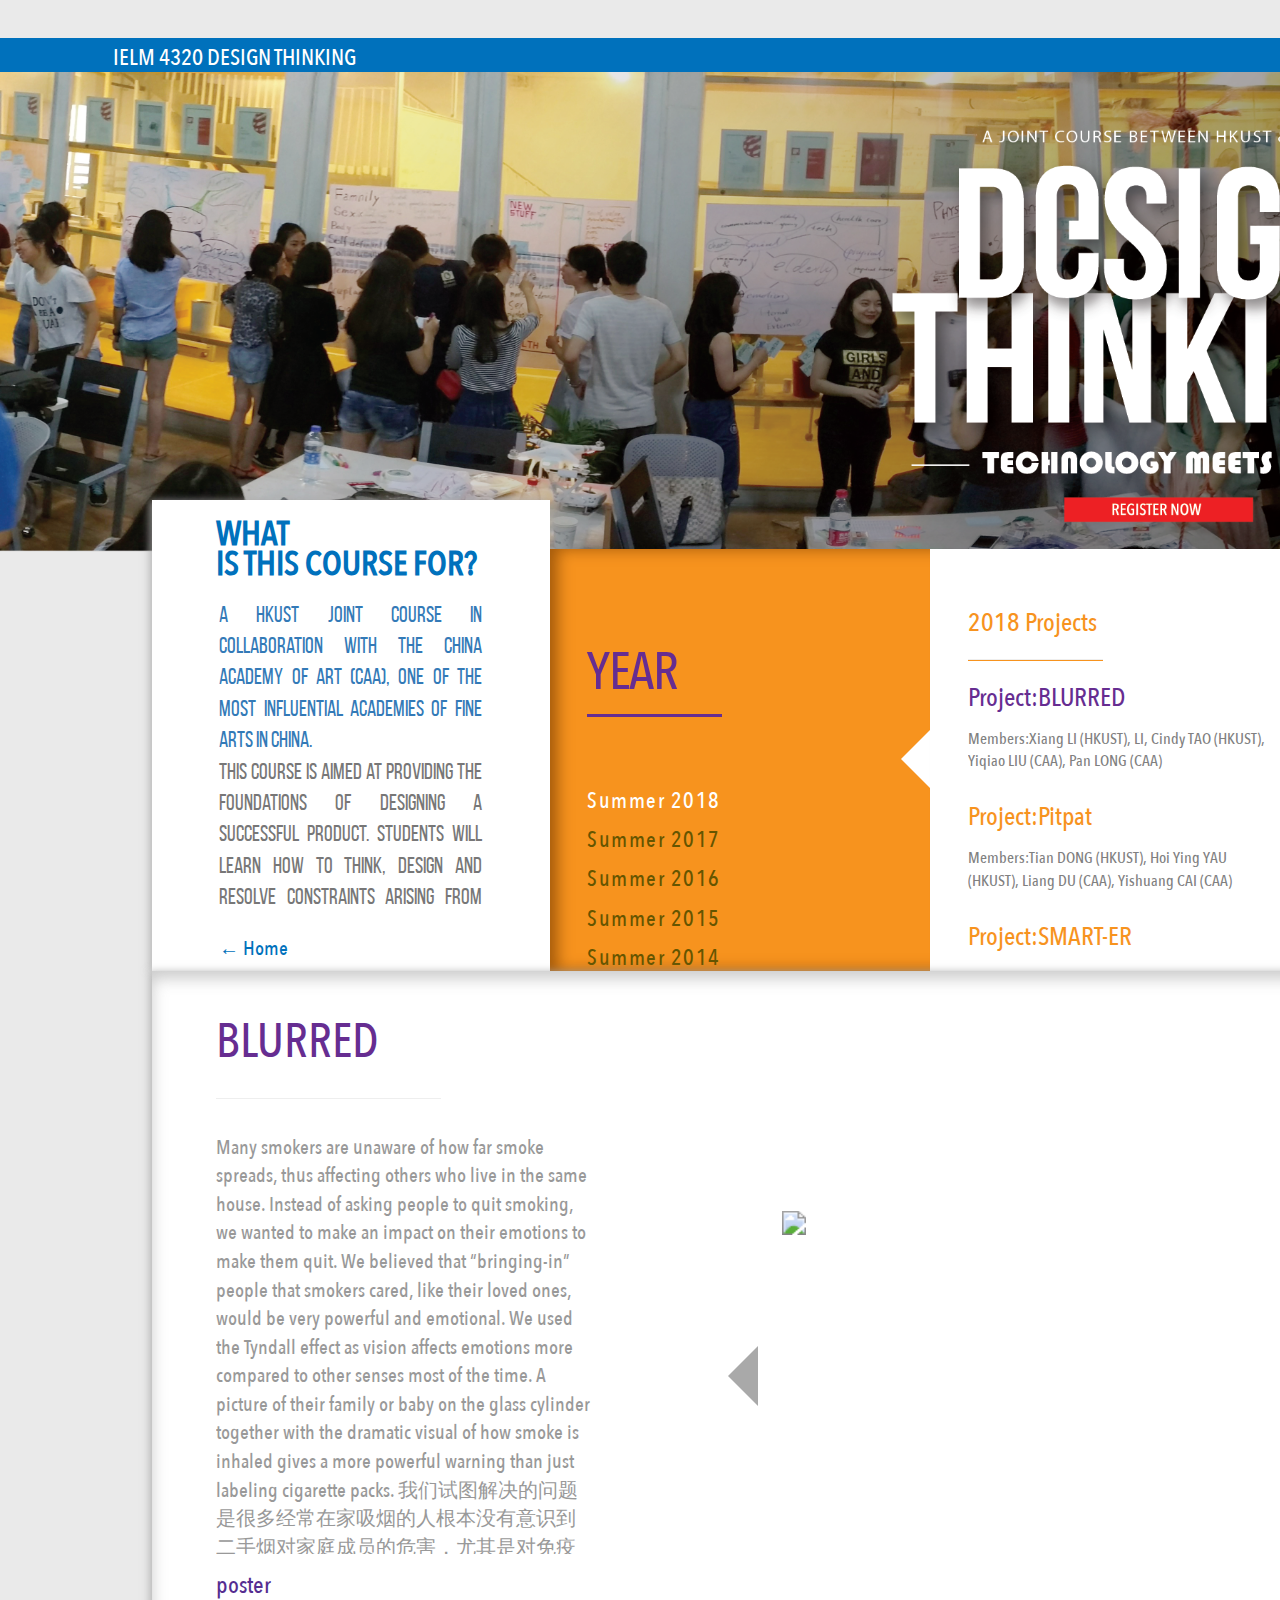
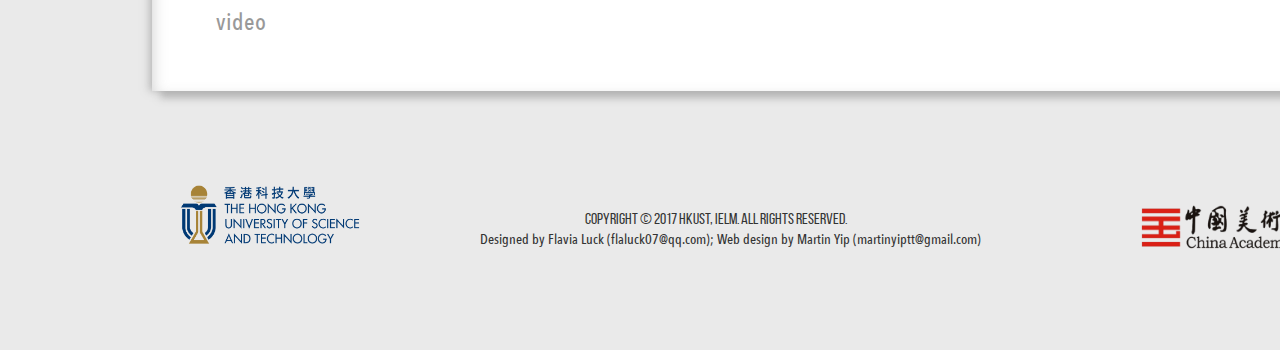
==== commit 4c117e8b: "Add files via upload" ====
--- a/page2.html
+++ b/page2.html
@@ -2,6 +2,8 @@
 <!--           martinyiptt@gmail.com -->
 <!--  Desinged by - Flavia Luck      -->
 <!--           flaluck07@qq.com      -->
+<!--  Date   - April 10, 2018        -->
+<!--  Version 1.2                    -->
 <!--  Date   - Nov1, 2017            -->
 <!--  Version 1.1                    -->
 <!--  Date   - Aug 28, 2017          -->
@@ -90,9 +92,9 @@
                 </div>
             </div>
             <div class="container bg-success" id="container-project-detail">
-                <h5 id="project-detail-name">FLOWUID</h5>
+                <h5 id="project-detail-name">BLURRED</h5>
                 <hr id="hr-project-detail" />
-                <p id="project-detail-text"><mark-mistyrose>THIS DEVICE AIMS TO HELP OFFICE WORKERS IN THEIR DAILY ROUTINE WHILE&nbsp;
+                <p id="project-detail-text"><mark-mistyrose>&nbsp;
                         <br>
                     </mark-mistyrose></p>
                 <a href="poster/2017/F.pdf" id="a-poster-href" target="_blank"><p id="p-poster-href">poster</p></a>
@@ -105,10 +107,10 @@
             <div class="container" id="container-project-video">
                 <h5 id="video-year">Summer 2018</h5>
                 <hr id="hr-project-video">
-                <h4 id="project-video-name">FLOWUID</h4>
-                <p id="project-video-members">Members: QAIO LIN, LIMIN, DEREK, RON</p>
+                <h4 id="project-video-name">BLURRED</h4>
+                <p id="project-video-members">Members:Xiang LI (HKUST), LI, Cindy TAO (HKUST), Yiqiao LIU (CAA), Pan LONG (CAA)</p>
                 <i class="fa fa-close fa-2x" id="close-button"></i>
-                <iframe id="iframe-project-video" src="https://www.youtube.com/embed/_USYhBOglNQ" frameborder="0" allowfullscreen=""></iframe>
+                <iframe id="iframe-project-video" src="https://www.youtube.com/embed/92csB4Itfvg" frameborder="0" allowfullscreen=""></iframe>
             </div>
             <img src="pic/HKUST_Logo.png" id="img-ust-logo-page2" />
             <img src="pic/China_Academy_of_Art_logo.png" id="img-caa-logo-page2" />
--- a/style.css
+++ b/style.css
@@ -890,7 +890,7 @@
   font-size: 24pt;
 }
 #project-video-members{
-  width: 230px;
+  width: 270px;
   top: 100px;
   position: absolute;
   font-family: 'Avenir Next Condensed';
